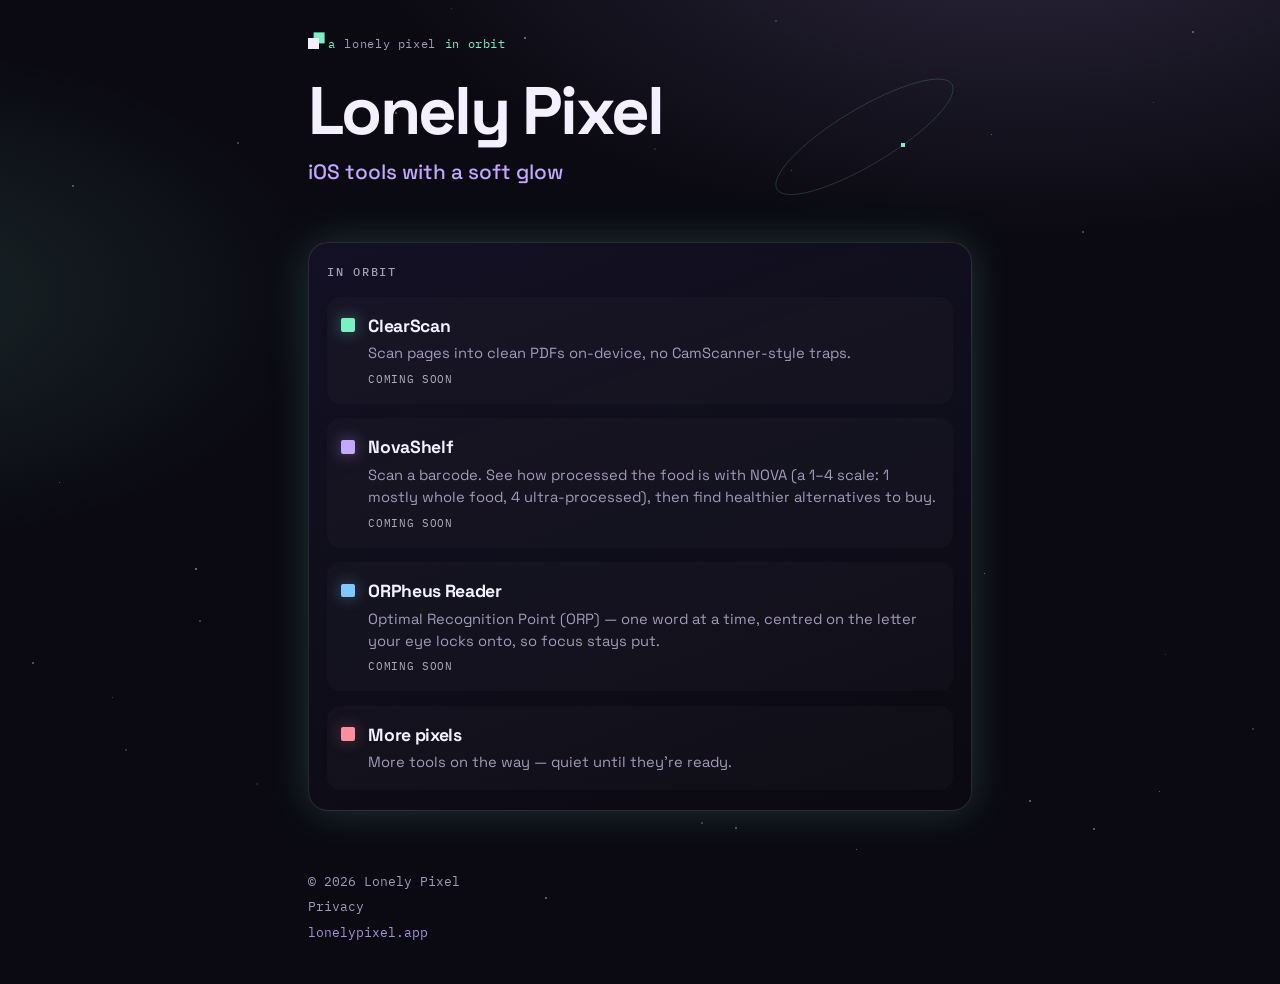
==== index.html @ 76b4ff62 "Clarify ClearScan orbit copy Scan pages into clean PDFs on-device, no CamScanner-style traps." ====
<!DOCTYPE html>
<html lang="en-GB">
<head>
  <meta charset="utf-8">
  <meta name="viewport" content="width=device-width, initial-scale=1">
  <meta name="description" content="Lonely Pixel — iOS tools with a soft glow.">
  <meta name="theme-color" content="#0b0a12">
  <title>Lonely Pixel</title>
  <!-- copy-rev: 2026-09-12-cs1 -->
  <link rel="preconnect" href="https://fonts.googleapis.com">
  <link rel="preconnect" href="https://fonts.gstatic.com" crossorigin>
  <link href="https://fonts.googleapis.com/css2?family=Space+Grotesk:wght@400;500;700&family=IBM+Plex+Mono:wght@400;500&display=swap" rel="stylesheet">
  <link rel="stylesheet" href="styles.css?v=cs1">
  <link rel="icon" href="data:image/svg+xml,%3Csvg xmlns='http://www.w3.org/2000/svg' viewBox='0 0 32 32'%3E%3Crect width='32' height='32' fill='%230b0a12'/%3E%3Crect x='12' y='12' width='8' height='8' fill='%23f4f0ff'/%3E%3Ccircle cx='24' cy='8' r='2' fill='%237cf0c2'/%3E%3C/svg%3E">
</head>
<body>
  <a class="skip" href="#main">Skip to content</a>

  <div class="sky" aria-hidden="true">
    <canvas id="orbit" width="800" height="600"></canvas>
  </div>

  <header class="top">
    <p class="mark mark-orbit" aria-label="A lonely pixel in orbit">
      <span class="pixel" aria-hidden="true"></span>
      a <span class="mark-name">lonely pixel</span> in orbit
    </p>
  </header>

  <main id="main">
    <section class="hero">
      <div class="hero-row">
        <div class="hero-copy">
          <h1>Lonely Pixel</h1>
          <p class="tagline">iOS tools with a soft glow</p>
        </div>
        <div class="hero-stage" aria-hidden="true">
          <canvas id="pixel-orbit" width="220" height="140"></canvas>
        </div>
      </div>
    </section>

    <section class="orbit-card" aria-labelledby="apps-heading">
      <h2 id="apps-heading">In orbit</h2>
      <ul class="apps">
        <li>
          <span class="dot clearscan" aria-hidden="true"></span>
          <div>
            <h3>ClearScan</h3>
            <p>Scan pages into clean PDFs on-device, no CamScanner-style traps.</p>
            <p class="status">Coming soon</p>
          </div>
        </li>
        <li>
          <span class="dot novashelf" aria-hidden="true"></span>
          <div>
            <h3>NovaShelf</h3>
            <p>Scan a barcode. See how processed the food is with NOVA (a 1–4 scale: 1 mostly whole food, 4 ultra-processed), then find healthier alternatives to buy.</p>
            <p class="status">Coming soon</p>
          </div>
        </li>
        <li>
          <span class="dot orpheus" aria-hidden="true"></span>
          <div>
            <h3>ORPheus Reader</h3>
            <p>Optimal Recognition Point (ORP) — one word at a time, centred on the letter your eye locks onto, so focus stays put.</p>
            <p class="status">Coming soon</p>
          </div>
        </li>
        <li>
          <span class="dot soon" aria-hidden="true"></span>
          <div>
            <h3>More pixels</h3>
            <p>More tools on the way — quiet until they’re ready.</p>
          </div>
        </li>
      </ul>
    </section>
  </main>

  <footer class="foot">
    <p>© <span id="year"></span> Lonely Pixel</p>
    <p class="stubs">
      <a href="/privacy.html" style="color:inherit">Privacy</a>
    </p>
    <p class="domain">lonelypixel.app</p>
  </footer>

  <script src="script.js?v=cs1"></script>
</body>
</html>
---- styles.css ----
:root {
  --bg: #0b0a12;
  --bg-2: #141225;
  --ink: #f4f0ff;
  --muted: #a39bb8;
  --mint: #7cf0c2;
  --lilac: #c4a8ff;
  --coral: #ff8f9f;
  --line: rgba(244, 240, 255, 0.12);
  --glow: 0 0 40px rgba(124, 240, 194, 0.18);
  --radius: 1.25rem;
  --font: "Space Grotesk", system-ui, sans-serif;
  --mono: "IBM Plex Mono", ui-monospace, monospace;
  --pad-x: 1.25rem;
  --measure: 44rem;
}

*,
*::before,
*::after {
  box-sizing: border-box;
}

html {
  color-scheme: dark;
  scroll-behavior: smooth;
}

body {
  margin: 0;
  min-height: 100vh;
  font-family: var(--font);
  color: var(--ink);
  background:
    radial-gradient(1200px 600px at 80% -10%, rgba(196, 168, 255, 0.18), transparent 55%),
    radial-gradient(900px 500px at -10% 30%, rgba(124, 240, 194, 0.12), transparent 50%),
    var(--bg);
  line-height: 1.5;
  overflow-x: hidden;
}

.skip {
  position: absolute;
  left: 1rem;
  top: -3rem;
  background: var(--ink);
  color: var(--bg);
  padding: 0.5rem 0.75rem;
  border-radius: 0.5rem;
  z-index: 10;
  text-decoration: none;
  font-weight: 700;
}

.skip:focus {
  top: 1rem;
}

.sky {
  position: fixed;
  inset: 0;
  pointer-events: none;
  z-index: 0;
  opacity: 0.65;
}

#orbit {
  width: 100%;
  height: 100%;
  display: block;
}

.top,
main,
.foot {
  position: relative;
  z-index: 1;
  max-width: var(--measure);
  margin-left: auto;
  margin-right: auto;
  padding-left: var(--pad-x);
  padding-right: var(--pad-x);
}

.top {
  padding-top: 1.5rem;
  padding-bottom: 0;
}

.mark {
  display: inline-flex;
  align-items: center;
  gap: 0.55rem;
  margin: 0;
  font-family: var(--mono);
  font-size: 0.78rem;
  letter-spacing: 0.05em;
  color: var(--muted);
  line-height: 1.4;
}

.mark-orbit {
  color: var(--mint);
  text-transform: none;
}

.mark-name {
  color: var(--muted);
}

.pixel {
  width: 0.7rem;
  height: 0.7rem;
  background: var(--ink);
  box-shadow: 0.35rem -0.35rem 0 var(--mint);
  display: inline-block;
  flex-shrink: 0;
}

main {
  padding-top: 1.35rem;
  padding-bottom: 2.75rem;
}

.hero {
  margin: 0 0 2.5rem;
}

.hero-row {
  display: flex;
  align-items: flex-start;
  justify-content: space-between;
  gap: 1rem 1.5rem;
}

.hero-copy {
  min-width: 0;
  flex: 1 1 auto;
}

.hero-stage {
  flex: 0 0 auto;
  width: min(42vw, 13.5rem);
  height: 7.5rem;
  margin-top: -0.85rem; /* higher beside H1 only — tagline stays put */
  background: transparent;
  border: none;
  box-shadow: none;
  overflow: visible;
}

#pixel-orbit {
  display: block;
  width: 100%;
  height: 100%;
}

h1 {
  margin: 0;
  font-size: clamp(2.5rem, 11vw, 4.2rem);
  line-height: 0.95;
  letter-spacing: -0.04em;
  font-weight: 700;
}

.tagline {
  margin: 0.85rem 0 0;
  font-size: clamp(1.05rem, 3.5vw, 1.3rem);
  color: var(--lilac);
  font-weight: 500;
}

.orbit-card {
  margin: 0;
  background: linear-gradient(160deg, rgba(20, 18, 37, 0.92), rgba(11, 10, 18, 0.85));
  border: 1px solid var(--line);
  border-radius: var(--radius);
  padding: 1.25rem 1.15rem;
  box-shadow: var(--glow);
  backdrop-filter: blur(8px);
}

h2 {
  margin: 0 0 0.95rem;
  font-size: 0.75rem;
  font-family: var(--mono);
  letter-spacing: 0.14em;
  text-transform: uppercase;
  color: var(--muted);
  font-weight: 500;
}

.apps {
  list-style: none;
  margin: 0;
  padding: 0;
  display: grid;
  gap: 0.9rem;
}

.apps li {
  display: grid;
  grid-template-columns: auto 1fr;
  gap: 0.85rem;
  align-items: start;
  padding: 0.95rem 0.8rem;
  border-radius: 0.85rem;
  background: rgba(255, 255, 255, 0.02);
  border: 1px solid transparent;
  transition: border-color 0.2s ease, background 0.2s ease;
}

.apps li:hover,
.apps li:focus-within {
  border-color: var(--line);
  background: rgba(255, 255, 255, 0.04);
}

.dot {
  width: 0.85rem;
  height: 0.85rem;
  margin-top: 0.35rem;
  border-radius: 2px;
}

.dot.clearscan { background: var(--mint); box-shadow: 0 0 16px rgba(124, 240, 194, 0.45); }
.dot.novashelf { background: var(--lilac); box-shadow: 0 0 16px rgba(196, 168, 255, 0.45); }
.dot.soon { background: var(--coral); box-shadow: 0 0 16px rgba(255, 143, 159, 0.35); }
.dot.orpheus { background: #7ec8ff; box-shadow: 0 0 16px rgba(126, 200, 255, 0.45); }

.apps h3 {
  margin: 0;
  font-size: 1.1rem;
  letter-spacing: -0.02em;
}

.apps p {
  margin: 0.2rem 0 0;
  color: var(--muted);
  font-size: 0.92rem;
}

.status {
  font-family: var(--mono);
  font-size: 0.7rem !important;
  letter-spacing: 0.06em;
  text-transform: uppercase;
  color: var(--ink) !important;
  opacity: 0.7;
  margin-top: 0.4rem !important;
}

.foot {
  padding-top: 0.5rem;
  padding-bottom: 2.25rem;
  color: var(--muted);
  font-size: 0.82rem;
  font-family: var(--mono);
}

.foot p {
  margin: 0.35rem 0;
}

.stubs {
  display: flex;
  flex-wrap: wrap;
  gap: 0.5rem;
  align-items: center;
}

.stubs a {
  text-decoration: none;
}

.stubs a:hover,
.stubs a:focus {
  color: var(--ink);
}

.domain {
  color: var(--lilac);
  opacity: 0.85;
}

@media (max-width: 720px) {
  .sky {
    opacity: 0.55;
  }

  .hero {
    margin-bottom: 2rem;
  }

  .hero-stage {
    width: 6.5rem;
    height: 5.25rem;
    margin-top: -1rem;
  }
}

@media (min-width: 721px) {
  .top {
    padding-top: 2rem;
  }

  main {
    padding-top: 1.5rem;
    padding-bottom: 3rem;
  }

  .hero {
    margin-bottom: 2.75rem;
  }

  .hero-stage {
    width: 14rem;
    height: 8.5rem;
    margin-top: -1.1rem;
  }
}

@media (prefers-reduced-motion: reduce) {
  html {
    scroll-behavior: auto;
  }

  .sky {
    display: none;
  }
}
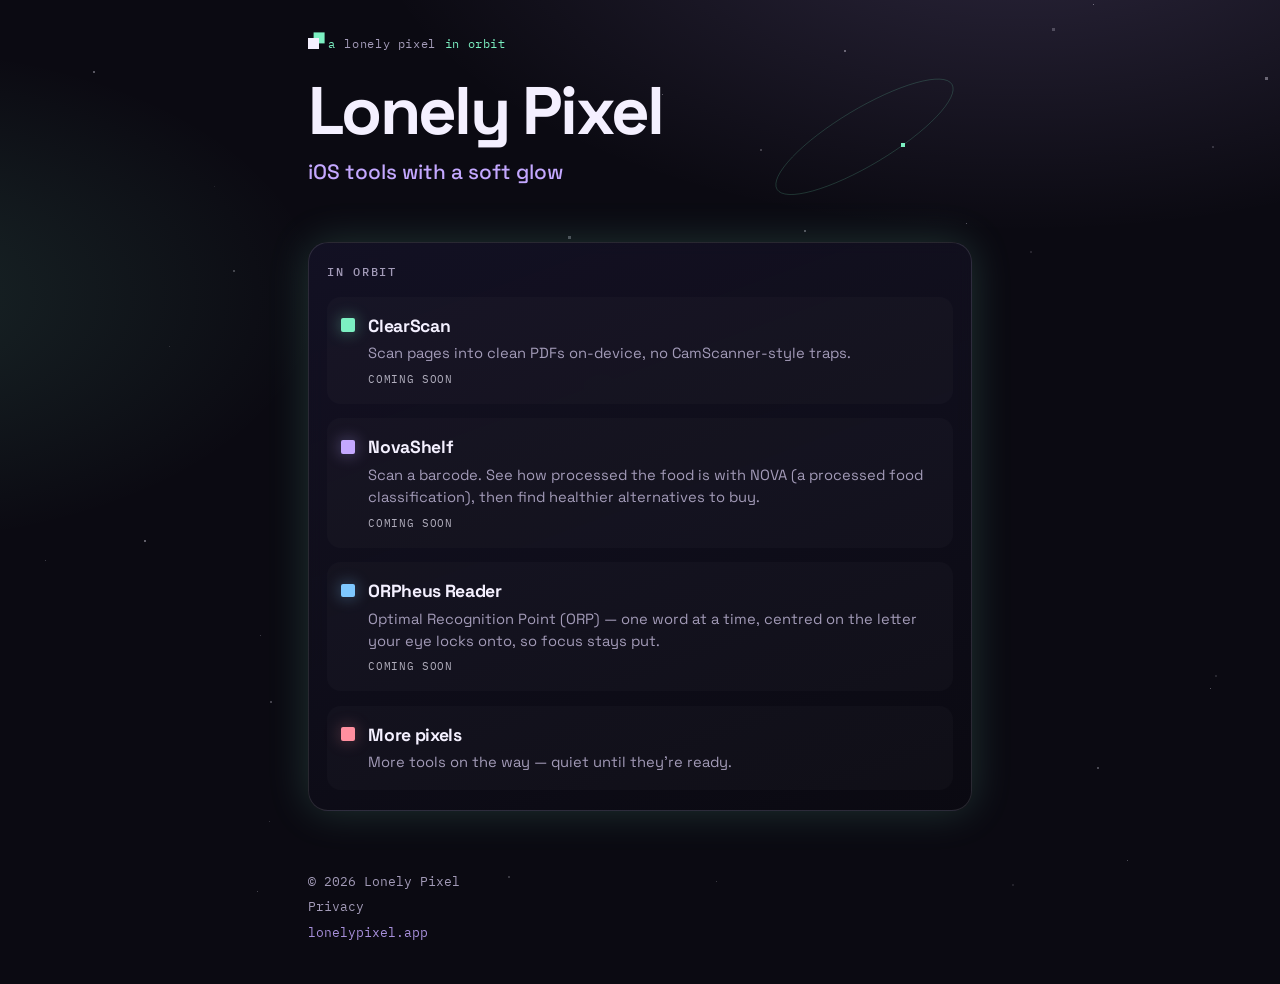
==== commit e4f7a9d6: "Simplify NovaShelf NOVA parenthetical Use “processed food classification” instead of 1–4 scale detai" ====
--- a/index.html
+++ b/index.html
@@ -6,11 +6,11 @@
   <meta name="description" content="Lonely Pixel — iOS tools with a soft glow.">
   <meta name="theme-color" content="#0b0a12">
   <title>Lonely Pixel</title>
-  <!-- copy-rev: 2026-09-12-cs1 -->
+  <!-- copy-rev: 2026-09-12-nova2 -->
   <link rel="preconnect" href="https://fonts.googleapis.com">
   <link rel="preconnect" href="https://fonts.gstatic.com" crossorigin>
   <link href="https://fonts.googleapis.com/css2?family=Space+Grotesk:wght@400;500;700&family=IBM+Plex+Mono:wght@400;500&display=swap" rel="stylesheet">
-  <link rel="stylesheet" href="styles.css?v=cs1">
+  <link rel="stylesheet" href="styles.css?v=nova2">
   <link rel="icon" href="data:image/svg+xml,%3Csvg xmlns='http://www.w3.org/2000/svg' viewBox='0 0 32 32'%3E%3Crect width='32' height='32' fill='%230b0a12'/%3E%3Crect x='12' y='12' width='8' height='8' fill='%23f4f0ff'/%3E%3Ccircle cx='24' cy='8' r='2' fill='%237cf0c2'/%3E%3C/svg%3E">
 </head>
 <body>
@@ -55,7 +55,7 @@
           <span class="dot novashelf" aria-hidden="true"></span>
           <div>
             <h3>NovaShelf</h3>
-            <p>Scan a barcode. See how processed the food is with NOVA (a 1–4 scale: 1 mostly whole food, 4 ultra-processed), then find healthier alternatives to buy.</p>
+            <p>Scan a barcode. See how processed the food is with NOVA (a processed food classification), then find healthier alternatives to buy.</p>
             <p class="status">Coming soon</p>
           </div>
         </li>
@@ -86,6 +86,6 @@
     <p class="domain">lonelypixel.app</p>
   </footer>
 
-  <script src="script.js?v=cs1"></script>
+  <script src="script.js?v=nova2"></script>
 </body>
 </html>
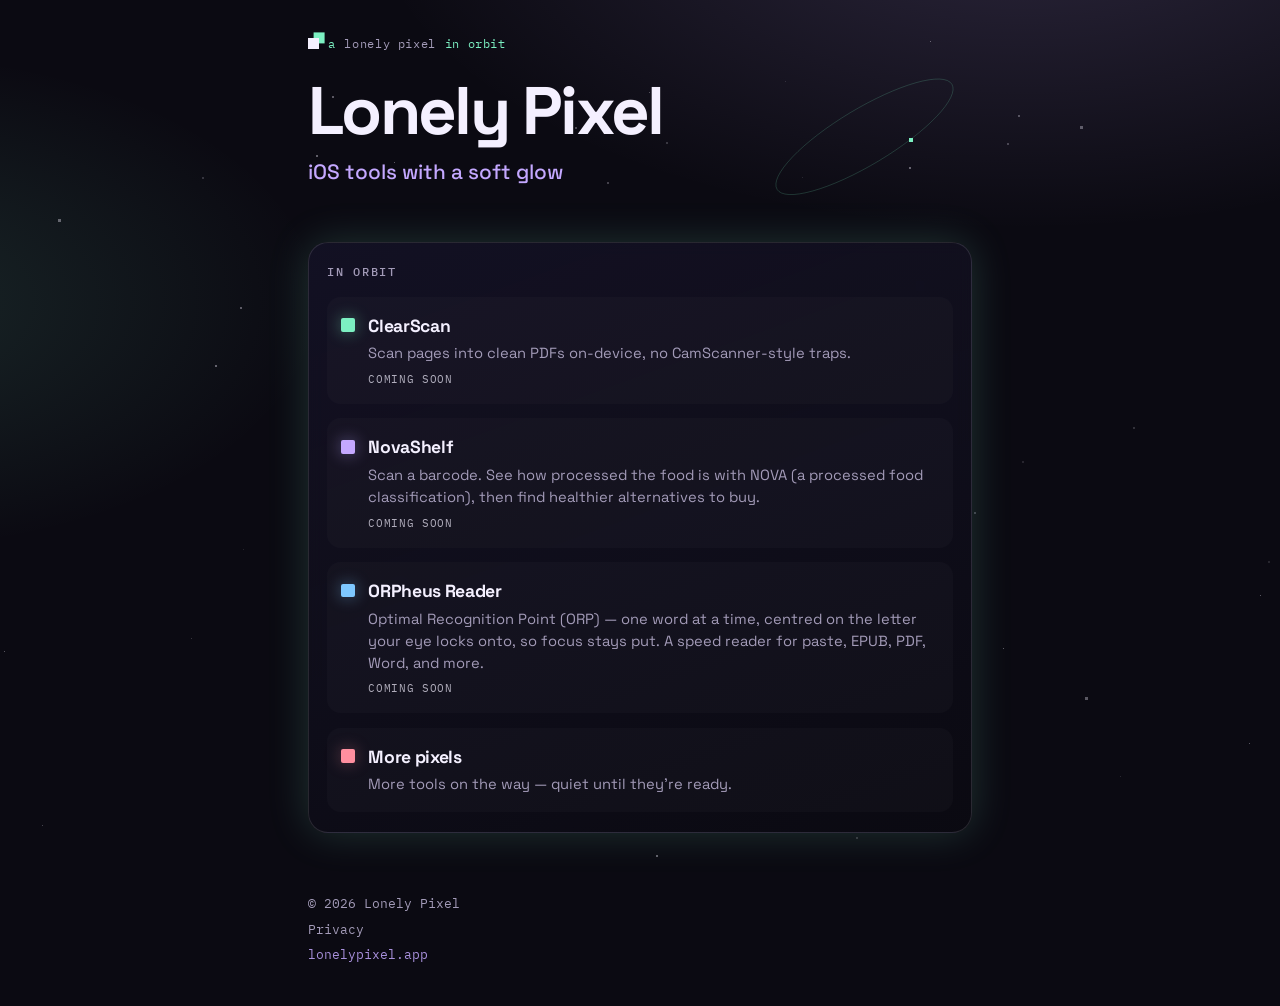
==== commit ee320224: "Expand ORPheus copy with speed reader and formats Keep ORP explanation; add paste/EPUB/PDF/Word supp" ====
--- a/index.html
+++ b/index.html
@@ -6,11 +6,11 @@
   <meta name="description" content="Lonely Pixel — iOS tools with a soft glow.">
   <meta name="theme-color" content="#0b0a12">
   <title>Lonely Pixel</title>
-  <!-- copy-rev: 2026-09-12-nova2 -->
+  <!-- copy-rev: 2026-09-12-orp1 -->
   <link rel="preconnect" href="https://fonts.googleapis.com">
   <link rel="preconnect" href="https://fonts.gstatic.com" crossorigin>
   <link href="https://fonts.googleapis.com/css2?family=Space+Grotesk:wght@400;500;700&family=IBM+Plex+Mono:wght@400;500&display=swap" rel="stylesheet">
-  <link rel="stylesheet" href="styles.css?v=nova2">
+  <link rel="stylesheet" href="styles.css?v=orp1">
   <link rel="icon" href="data:image/svg+xml,%3Csvg xmlns='http://www.w3.org/2000/svg' viewBox='0 0 32 32'%3E%3Crect width='32' height='32' fill='%230b0a12'/%3E%3Crect x='12' y='12' width='8' height='8' fill='%23f4f0ff'/%3E%3Ccircle cx='24' cy='8' r='2' fill='%237cf0c2'/%3E%3C/svg%3E">
 </head>
 <body>
@@ -63,7 +63,7 @@
           <span class="dot orpheus" aria-hidden="true"></span>
           <div>
             <h3>ORPheus Reader</h3>
-            <p>Optimal Recognition Point (ORP) — one word at a time, centred on the letter your eye locks onto, so focus stays put.</p>
+            <p>Optimal Recognition Point (ORP) — one word at a time, centred on the letter your eye locks onto, so focus stays put. A speed reader for paste, EPUB, PDF, Word, and more.</p>
             <p class="status">Coming soon</p>
           </div>
         </li>
@@ -86,6 +86,6 @@
     <p class="domain">lonelypixel.app</p>
   </footer>
 
-  <script src="script.js?v=nova2"></script>
+  <script src="script.js?v=orp1"></script>
 </body>
 </html>
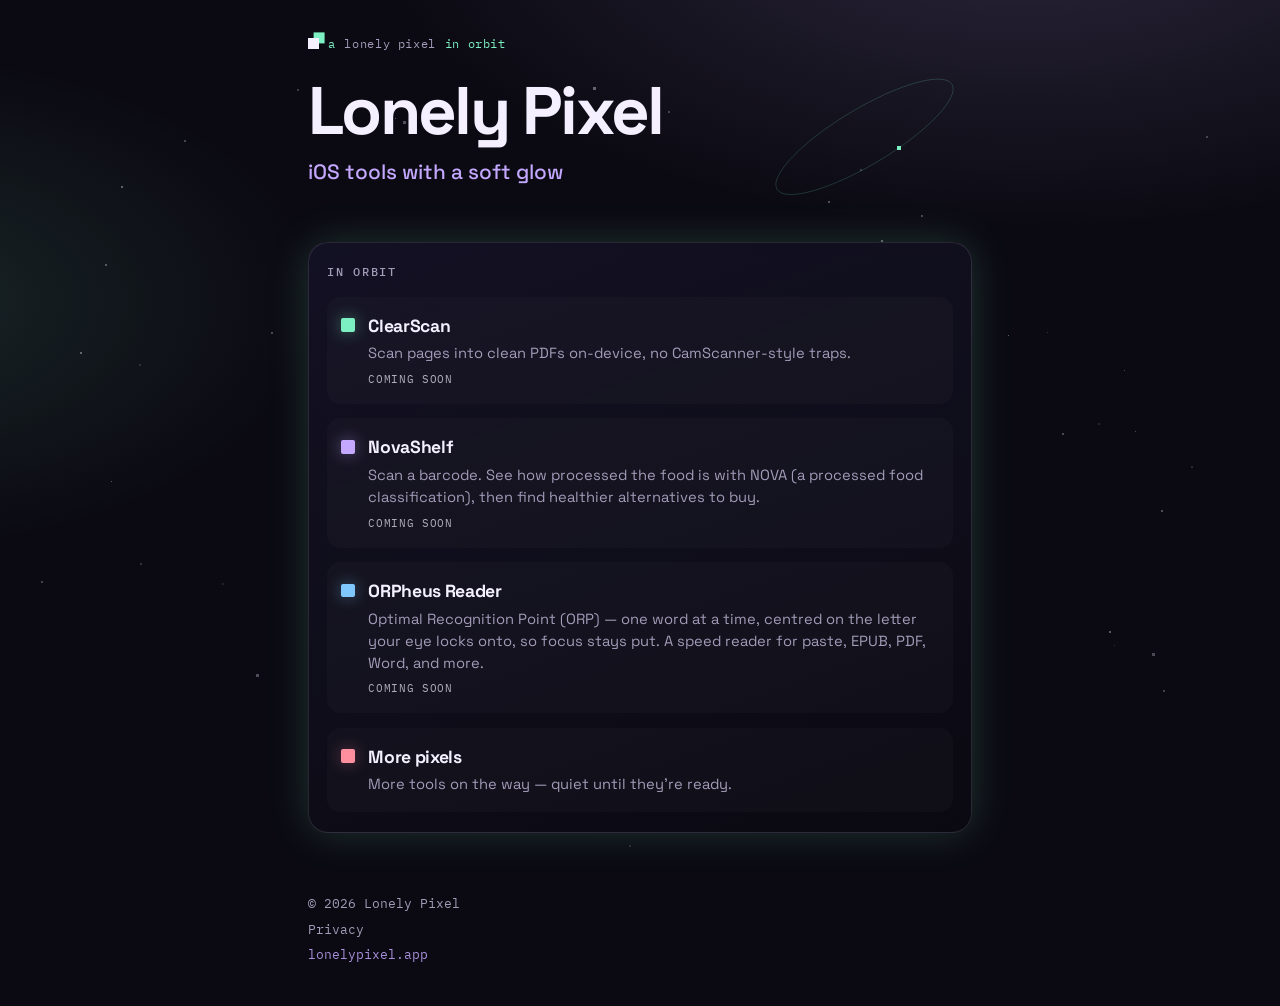
==== commit 476b868c: "Fix privacy stub grammar (“will be live”)" ====
--- a/index.html
+++ b/index.html
@@ -6,11 +6,11 @@
   <meta name="description" content="Lonely Pixel — iOS tools with a soft glow.">
   <meta name="theme-color" content="#0b0a12">
   <title>Lonely Pixel</title>
-  <!-- copy-rev: 2026-09-12-orp1 -->
+  <!-- copy-rev: 2026-09-12-priv1 -->
   <link rel="preconnect" href="https://fonts.googleapis.com">
   <link rel="preconnect" href="https://fonts.gstatic.com" crossorigin>
   <link href="https://fonts.googleapis.com/css2?family=Space+Grotesk:wght@400;500;700&family=IBM+Plex+Mono:wght@400;500&display=swap" rel="stylesheet">
-  <link rel="stylesheet" href="styles.css?v=orp1">
+  <link rel="stylesheet" href="styles.css?v=priv1">
   <link rel="icon" href="data:image/svg+xml,%3Csvg xmlns='http://www.w3.org/2000/svg' viewBox='0 0 32 32'%3E%3Crect width='32' height='32' fill='%230b0a12'/%3E%3Crect x='12' y='12' width='8' height='8' fill='%23f4f0ff'/%3E%3Ccircle cx='24' cy='8' r='2' fill='%237cf0c2'/%3E%3C/svg%3E">
 </head>
 <body>
@@ -86,6 +86,6 @@
     <p class="domain">lonelypixel.app</p>
   </footer>
 
-  <script src="script.js?v=orp1"></script>
+  <script src="script.js?v=priv1"></script>
 </body>
 </html>
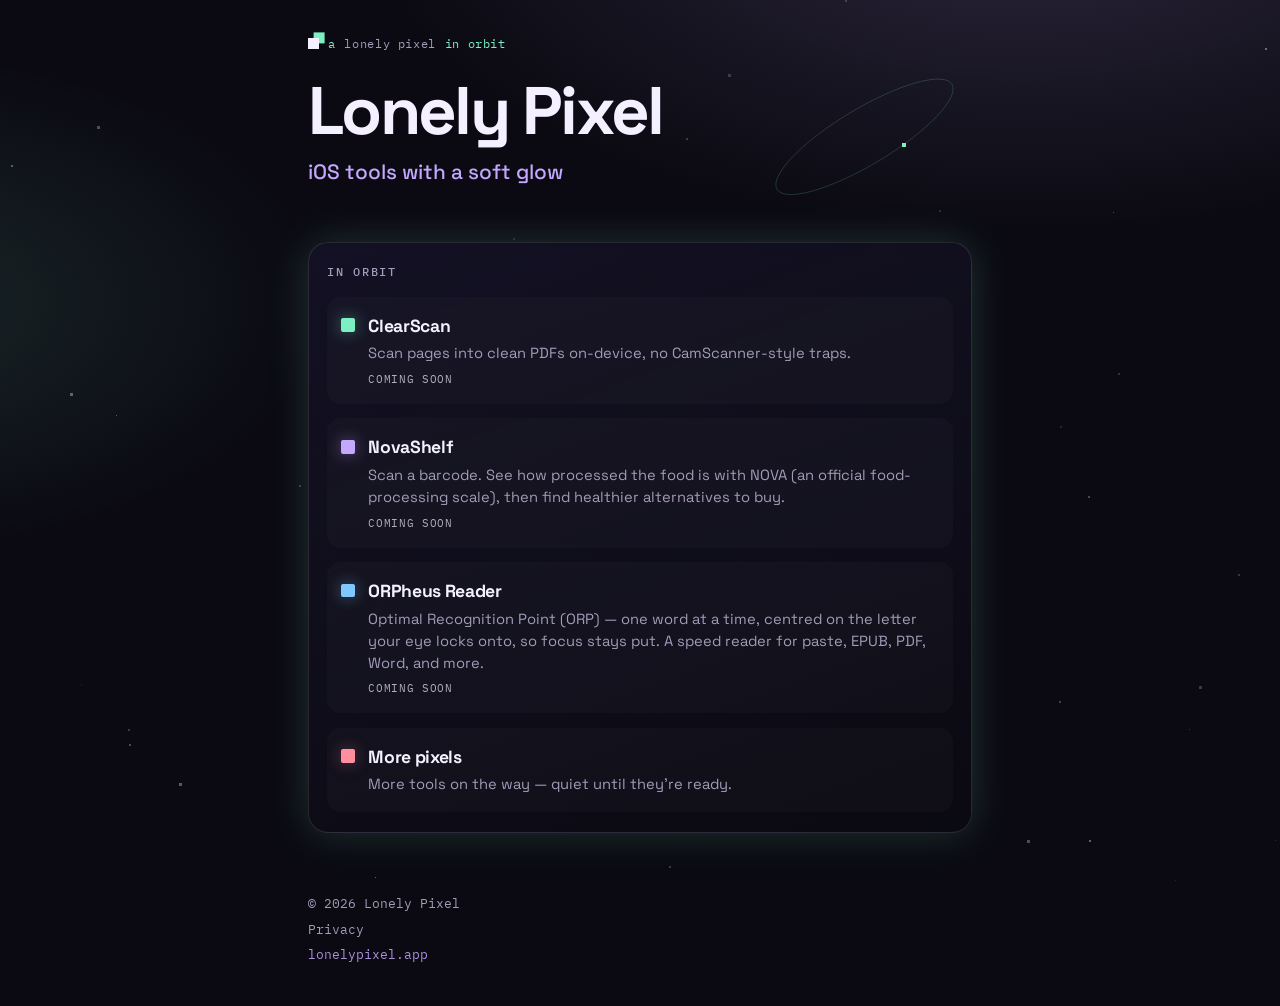
==== commit b3e911c5: "NOVA: official food-processing scale; privacy “will be live”" ====
--- a/index.html
+++ b/index.html
@@ -6,11 +6,11 @@
   <meta name="description" content="Lonely Pixel — iOS tools with a soft glow.">
   <meta name="theme-color" content="#0b0a12">
   <title>Lonely Pixel</title>
-  <!-- copy-rev: 2026-09-12-priv1 -->
+  <!-- copy-rev: 2026-09-12-nova3 -->
   <link rel="preconnect" href="https://fonts.googleapis.com">
   <link rel="preconnect" href="https://fonts.gstatic.com" crossorigin>
   <link href="https://fonts.googleapis.com/css2?family=Space+Grotesk:wght@400;500;700&family=IBM+Plex+Mono:wght@400;500&display=swap" rel="stylesheet">
-  <link rel="stylesheet" href="styles.css?v=priv1">
+  <link rel="stylesheet" href="styles.css?v=nova3">
   <link rel="icon" href="data:image/svg+xml,%3Csvg xmlns='http://www.w3.org/2000/svg' viewBox='0 0 32 32'%3E%3Crect width='32' height='32' fill='%230b0a12'/%3E%3Crect x='12' y='12' width='8' height='8' fill='%23f4f0ff'/%3E%3Ccircle cx='24' cy='8' r='2' fill='%237cf0c2'/%3E%3C/svg%3E">
 </head>
 <body>
@@ -55,7 +55,7 @@
           <span class="dot novashelf" aria-hidden="true"></span>
           <div>
             <h3>NovaShelf</h3>
-            <p>Scan a barcode. See how processed the food is with NOVA (a processed food classification), then find healthier alternatives to buy.</p>
+            <p>Scan a barcode. See how processed the food is with NOVA (an official food-processing scale), then find healthier alternatives to buy.</p>
             <p class="status">Coming soon</p>
           </div>
         </li>
@@ -86,6 +86,6 @@
     <p class="domain">lonelypixel.app</p>
   </footer>
 
-  <script src="script.js?v=priv1"></script>
+  <script src="script.js?v=nova3"></script>
 </body>
 </html>
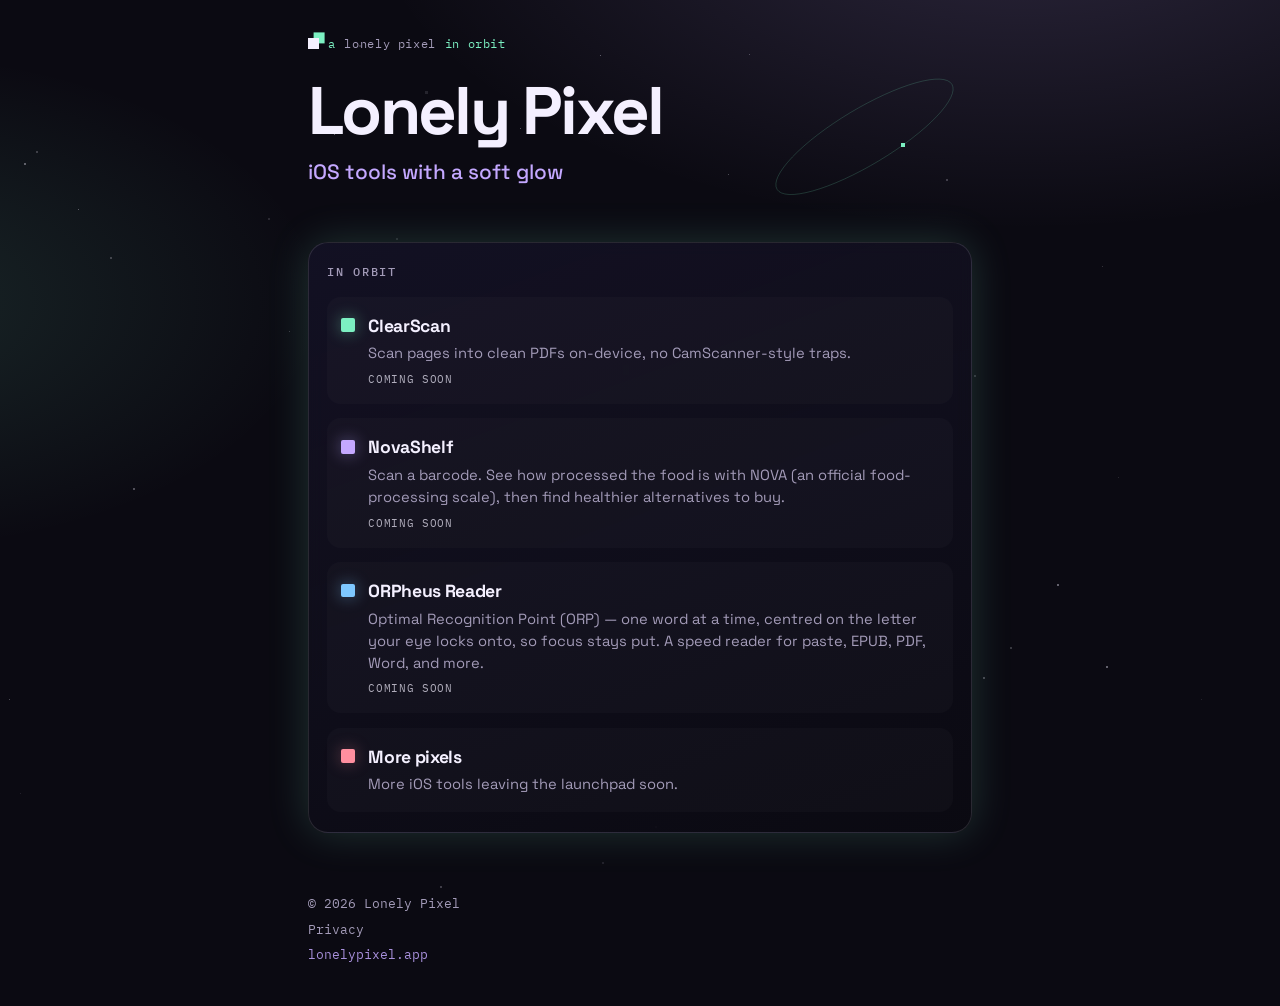
==== commit 0e55649a: "Update More pixels orbit copy More iOS tools leaving the launchpad soon." ====
--- a/index.html
+++ b/index.html
@@ -6,11 +6,11 @@
   <meta name="description" content="Lonely Pixel — iOS tools with a soft glow.">
   <meta name="theme-color" content="#0b0a12">
   <title>Lonely Pixel</title>
-  <!-- copy-rev: 2026-09-12-nova3 -->
+  <!-- copy-rev: 2026-09-12-more1 -->
   <link rel="preconnect" href="https://fonts.googleapis.com">
   <link rel="preconnect" href="https://fonts.gstatic.com" crossorigin>
   <link href="https://fonts.googleapis.com/css2?family=Space+Grotesk:wght@400;500;700&family=IBM+Plex+Mono:wght@400;500&display=swap" rel="stylesheet">
-  <link rel="stylesheet" href="styles.css?v=nova3">
+  <link rel="stylesheet" href="styles.css?v=more1">
   <link rel="icon" href="data:image/svg+xml,%3Csvg xmlns='http://www.w3.org/2000/svg' viewBox='0 0 32 32'%3E%3Crect width='32' height='32' fill='%230b0a12'/%3E%3Crect x='12' y='12' width='8' height='8' fill='%23f4f0ff'/%3E%3Ccircle cx='24' cy='8' r='2' fill='%237cf0c2'/%3E%3C/svg%3E">
 </head>
 <body>
@@ -71,7 +71,7 @@
           <span class="dot soon" aria-hidden="true"></span>
           <div>
             <h3>More pixels</h3>
-            <p>More tools on the way — quiet until they’re ready.</p>
+            <p>More iOS tools leaving the launchpad soon.</p>
           </div>
         </li>
       </ul>
@@ -86,6 +86,6 @@
     <p class="domain">lonelypixel.app</p>
   </footer>
 
-  <script src="script.js?v=nova3"></script>
+  <script src="script.js?v=more1"></script>
 </body>
 </html>
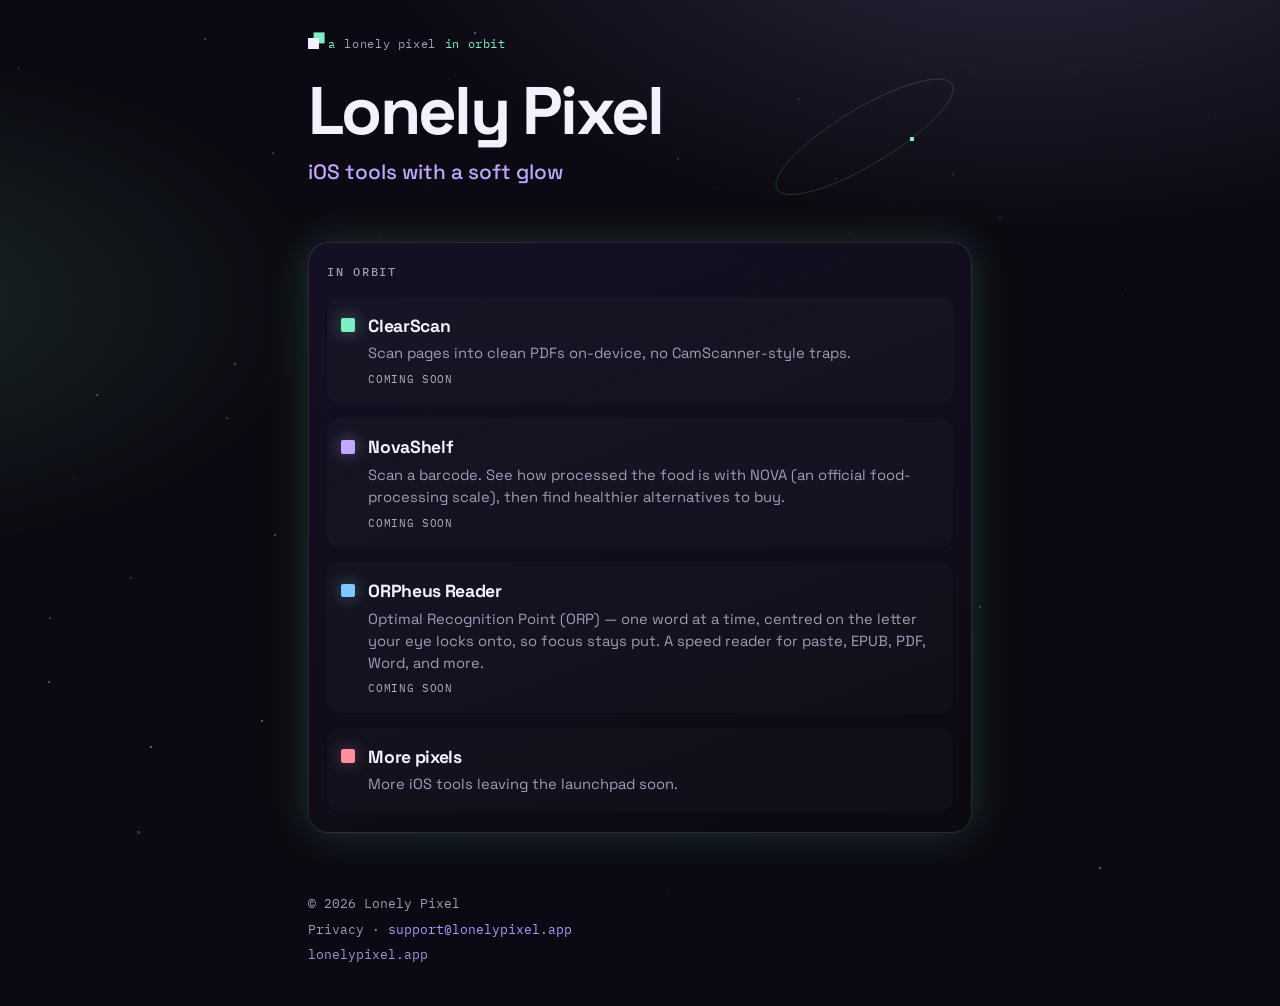
==== commit de72c649: "Add support@lonelypixel.app contact" ====
--- a/index.html
+++ b/index.html
@@ -10,7 +10,7 @@
   <link rel="preconnect" href="https://fonts.googleapis.com">
   <link rel="preconnect" href="https://fonts.gstatic.com" crossorigin>
   <link href="https://fonts.googleapis.com/css2?family=Space+Grotesk:wght@400;500;700&family=IBM+Plex+Mono:wght@400;500&display=swap" rel="stylesheet">
-  <link rel="stylesheet" href="styles.css?v=more1">
+  <link rel="stylesheet" href="styles.css?v=contact1">
   <link rel="icon" href="data:image/svg+xml,%3Csvg xmlns='http://www.w3.org/2000/svg' viewBox='0 0 32 32'%3E%3Crect width='32' height='32' fill='%230b0a12'/%3E%3Crect x='12' y='12' width='8' height='8' fill='%23f4f0ff'/%3E%3Ccircle cx='24' cy='8' r='2' fill='%237cf0c2'/%3E%3C/svg%3E">
 </head>
 <body>
@@ -81,11 +81,11 @@
   <footer class="foot">
     <p>© <span id="year"></span> Lonely Pixel</p>
     <p class="stubs">
-      <a href="/privacy.html" style="color:inherit">Privacy</a>
+      <a href="/privacy.html" style="color:inherit">Privacy</a> · <a href="mailto:support@lonelypixel.app">support@lonelypixel.app</a>
     </p>
     <p class="domain">lonelypixel.app</p>
   </footer>
 
-  <script src="script.js?v=more1"></script>
+  <script src="script.js?v=contact1"></script>
 </body>
 </html>
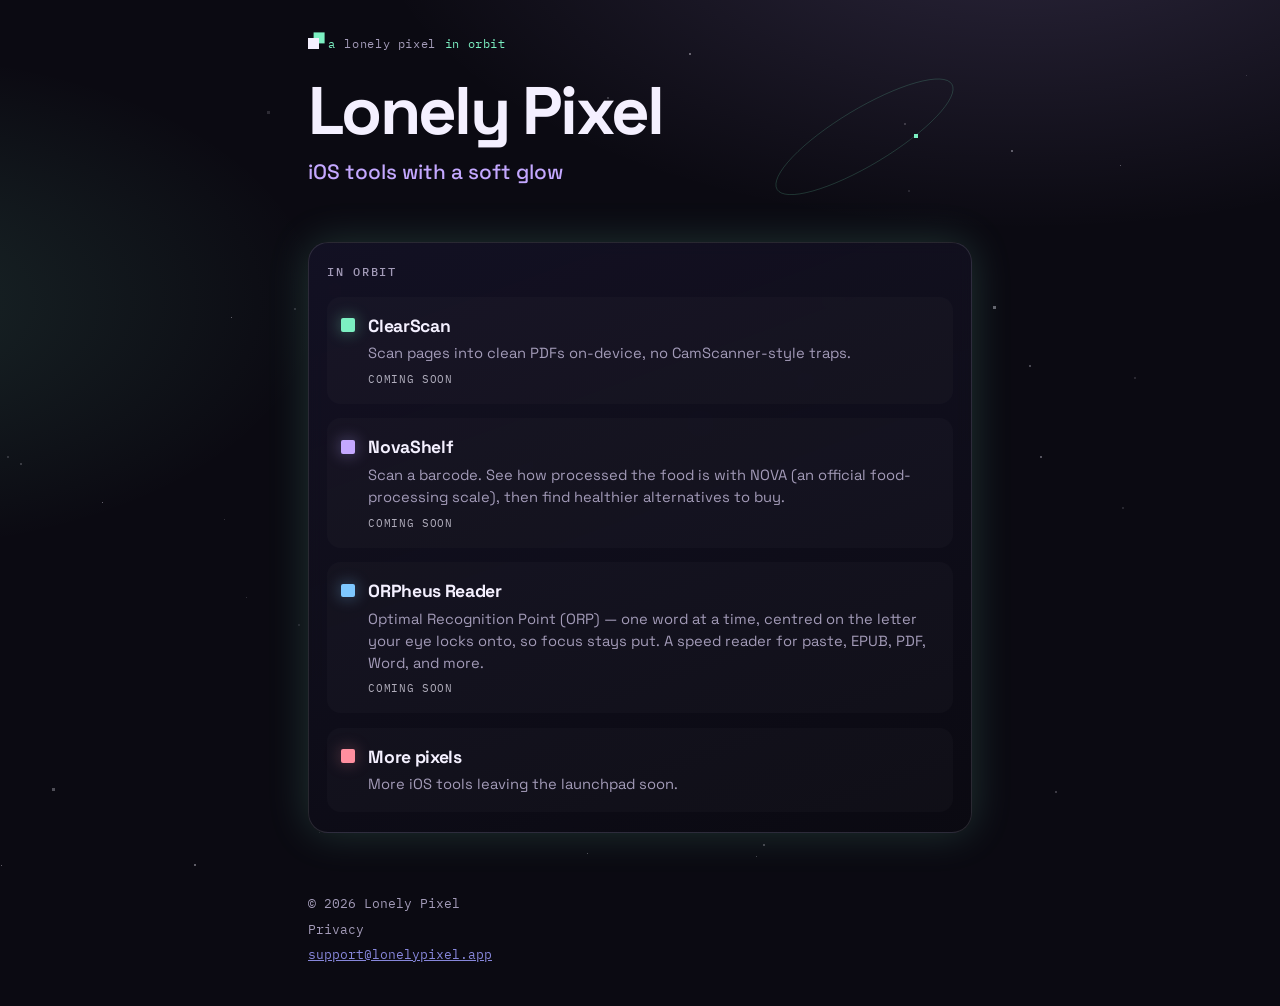
==== commit 5eb9c177: "Footer: show support@ once, drop domain repeat" ====
--- a/index.html
+++ b/index.html
@@ -10,7 +10,7 @@
   <link rel="preconnect" href="https://fonts.googleapis.com">
   <link rel="preconnect" href="https://fonts.gstatic.com" crossorigin>
   <link href="https://fonts.googleapis.com/css2?family=Space+Grotesk:wght@400;500;700&family=IBM+Plex+Mono:wght@400;500&display=swap" rel="stylesheet">
-  <link rel="stylesheet" href="styles.css?v=contact1">
+  <link rel="stylesheet" href="styles.css?v=contact2">
   <link rel="icon" href="data:image/svg+xml,%3Csvg xmlns='http://www.w3.org/2000/svg' viewBox='0 0 32 32'%3E%3Crect width='32' height='32' fill='%230b0a12'/%3E%3Crect x='12' y='12' width='8' height='8' fill='%23f4f0ff'/%3E%3Ccircle cx='24' cy='8' r='2' fill='%237cf0c2'/%3E%3C/svg%3E">
 </head>
 <body>
@@ -81,11 +81,11 @@
   <footer class="foot">
     <p>© <span id="year"></span> Lonely Pixel</p>
     <p class="stubs">
-      <a href="/privacy.html" style="color:inherit">Privacy</a> · <a href="mailto:support@lonelypixel.app">support@lonelypixel.app</a>
+      <a href="/privacy.html" style="color:inherit">Privacy</a>
     </p>
-    <p class="domain">lonelypixel.app</p>
+    <p class="domain"><a href="mailto:support@lonelypixel.app">support@lonelypixel.app</a></p>
   </footer>
 
-  <script src="script.js?v=contact1"></script>
+  <script src="script.js?v=contact2"></script>
 </body>
 </html>
